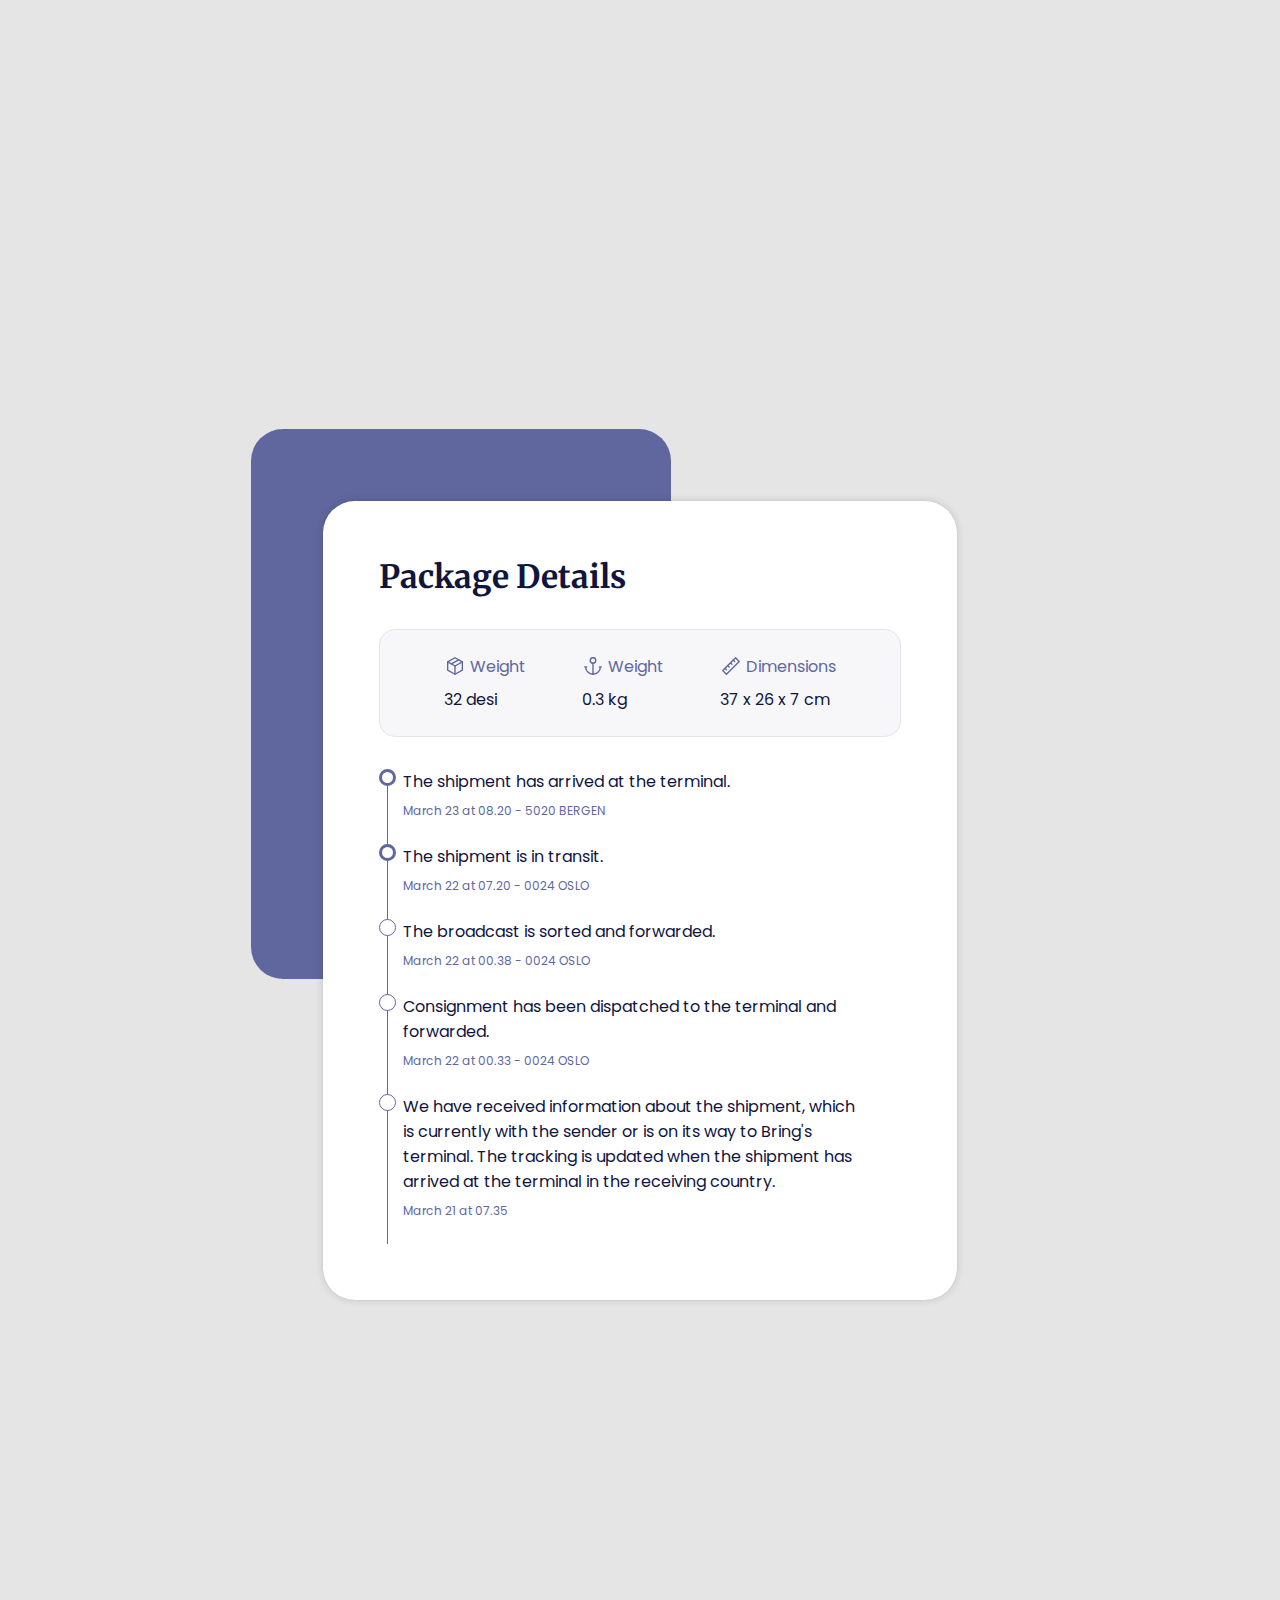
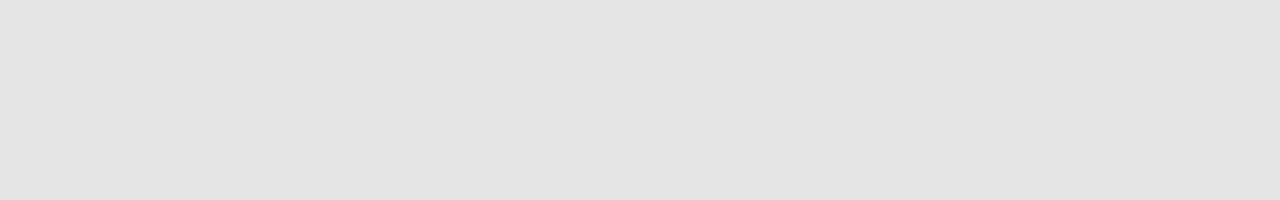
==== index.html @ a830d781 "first commit" ====
<!DOCTYPE html>
<html lang="en">
  <head>
    <meta charset="UTF-8" />
    <meta http-equiv="X-UA-Compatible" content="IE=edge" />
    <meta name="viewport" content="width=device-width, initial-scale=1.0" />
    <title>Document</title>
    <link rel="stylesheet" href="./assets/css/index.css" />
  </head>
  <body>
    <div class="package-card">
      <div class="title">Package Details</div>
      <ul class="package-information">
        <li class="package-information_item">
          <div class="package-information_title">
            <img src="./assets/icons/shipping/box.svg" alt="box" /> Weight
          </div>
          32 desi
        </li>
        <li class="package-information_item">
          <div class="package-information_title">
            <img src="./assets/icons/shipping/anchor.svg" alt="anchor" />
            Weight
          </div>
          0.3 kg
        </li>
        <li class="package-information_item">
          <div class="package-information_title">
            <img src="./assets/icons/shipping/ruler.svg" alt="ruler" />
            Dimensions
          </div>
          37 x 26 x 7 cm
        </li>
      </ul>
      <ul class="package-shipping__list">
        <li class="package-shipping__item -completed">
          <div class="package-shipping_info">
            The shipment has arrived at the terminal.
          </div>
          <div class="package-shipping__date">March 23 at 08.20 - 5020 BERGEN</div>
        </li>
        <li class="package-shipping__item -completed">
          <div class="package-shipping__info">The shipment is in transit.</div>
          <div class="package-shipping__date">March 22 at 07.20 - 0024 OSLO</div>
        </li>
        <li class="package-shipping__item">
          <div class="package-shipping__info">
            The broadcast is sorted and forwarded.
        </div>
          <div class="package-shipping__date">March 22 at 00.38 - 0024 OSLO</d>
        </li>
        <li class="package-shipping__item">
          <div class="package-shipping__info">
            Consignment has been dispatched to the terminal and forwarded.
          </div>
          <div class="package-shipping__date">March 22 at 00.33 - 0024 OSLO</div>
        </li>
        <li class="package-shipping__item">
          <div class="package-shipping__info">
            We have received information about the shipment, which is currently
            with the sender or is on its way to Bring's terminal. The tracking
            is updated when the shipment has arrived at the terminal in the
            receiving country.
          </div>
          <div class="package-shipping__date">March 21 at 07.35</d>
        </li>
      </ul>
    </div>
  </body>
</html>
---- assets/css/index.css ----
@import url("https://fonts.googleapis.com/css2?family=Merriweather:wght@700&family=Poppins:wght@100;500;700&display=swap");
* {
  font-family: "Poppins", sans-serif;
  box-sizing: border-box;
}

li {
  list-style: none;
}

p {
  margin-bottom: 32px;
}

.package-card {
  display: flex;
  flex-direction: column;
  width: 634px;
  height: -webkit-max-content;
  height: -moz-max-content;
  height: max-content;
  gap: 32px;
  padding: 56px;
  box-shadow: 0 0px 0.5px rgba(0, 0, 0, 0.057), 0 0px 1.8px rgba(0, 0, 0, 0.083), 0 0px 8px rgba(0, 0, 0, 0.14);
  border-radius: 32px;
  background: white;
  position: relative;
}
.package-card::before {
  content: "";
  position: absolute;
  width: 420px;
  height: 550px;
  top: -72px;
  left: -72px;
  border-radius: 32px;
  z-index: -1;
  background-color: #60679f;
}
.package-card .package-information {
  display: flex;
  gap: 56px;
  align-items: center;
  justify-content: center;
  padding: 24px;
  background-color: #f7f7fa;
  border: 1px solid #e3e5f1;
  border-radius: 16px;
}
.package-card .package-information_item {
  display: flex;
  flex-direction: column;
  gap: 8px;
  color: #10153E;
}
.package-card .package-information_title {
  display: flex;
  align-items: center;
  justify-content: center;
  gap: 4px;
  text-transform: capitalize;
  color: #60679f;
}
.package-card .package-shipping__list {
  display: flex;
  flex-direction: column;
  margin-right: 40px;
}
.package-card .package-shipping__item {
  position: relative;
  display: flex;
  flex-direction: column;
  padding-left: 24px;
  gap: 8px;
  color: #10153E;
  font-size: 16px;
}
.package-card .package-shipping__item::before {
  content: "";
  position: absolute;
  top: 0px;
  left: 0px;
  height: 17px;
  width: 17px;
  border: 1px solid #60679f;
  border-radius: 50%;
  background-color: white;
  z-index: 2;
}
.package-card .package-shipping__item::after {
  content: "";
  position: absolute;
  top: 0px;
  left: 8px;
  height: 100%;
  width: 1px;
  background-color: #60679f;
}
.package-card .package-shipping__item.-completed::before {
  border: 3px solid #60679f;
  transition: width 2s, height 2s, transform 2s;
}
.package-card .package-shipping__date {
  color: #60679f;
  padding-bottom: 24px;
  font-size: 12px;
}

.title {
  font-size: 32px;
  font-family: "Merriweather", serif;
  color: #10153e;
  font-weight: 700;
  line-height: 40px;
}

* {
  box-sizing: border-box;
  margin: 0px;
  padding: 0px;
}

*:before,
*:after {
  -ms-box-sizing: border-box !important;
  box-sizing: border-box !important;
}

body {
  display: flex;
  align-items: center;
  justify-content: center;
  height: 200vh;
  background-color: #e5e5e5;
}
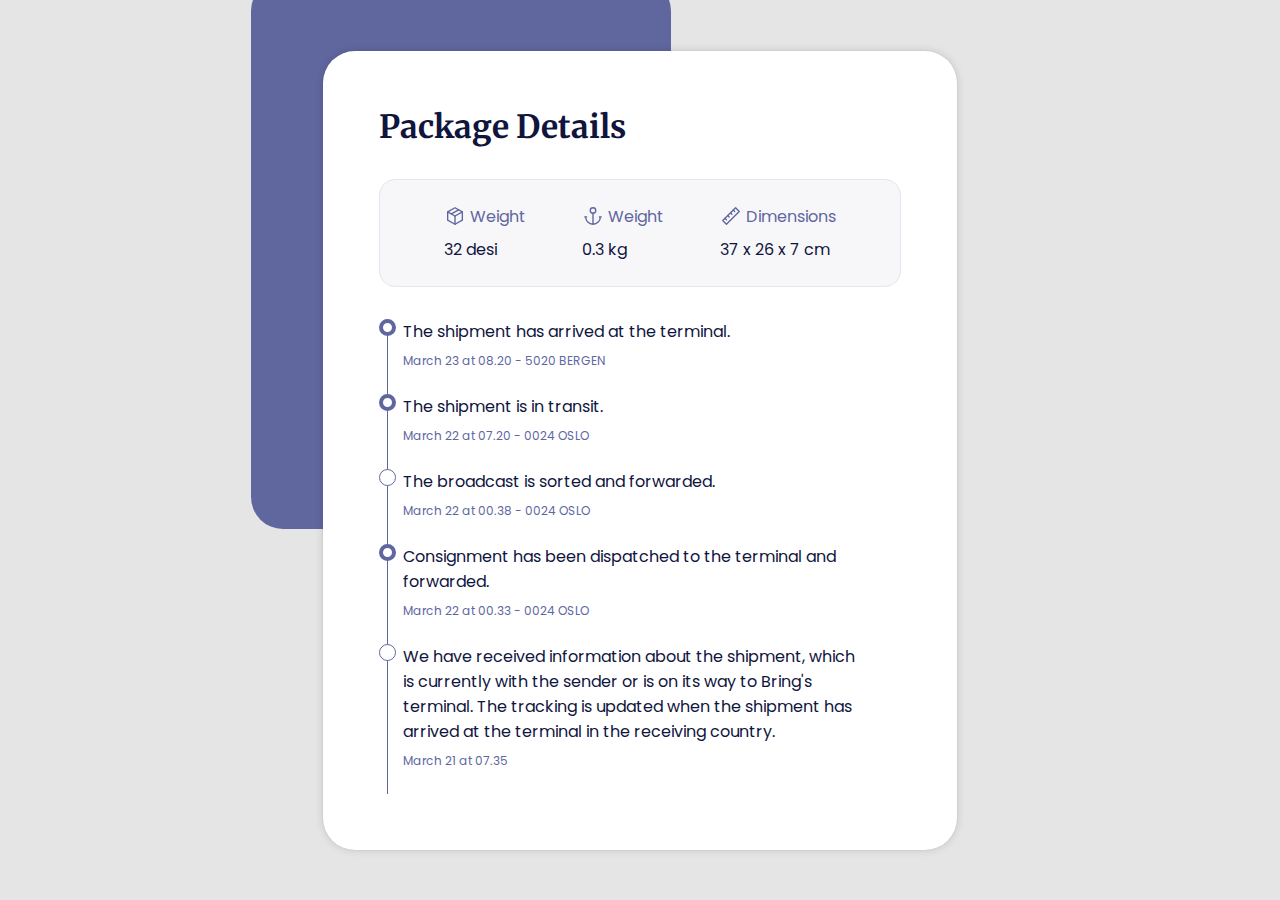
==== commit f319af2c: "small fixing" ====
--- a/index.html
+++ b/index.html
@@ -8,63 +8,63 @@
     <link rel="stylesheet" href="./assets/css/index.css" />
   </head>
   <body>
-    <div class="package-card">
-      <div class="title">Package Details</div>
+    <article class="package-card">
+      <h1 class="title">Package Details</h1>
       <ul class="package-information">
-        <li class="package-information_item">
-          <div class="package-information_title">
+        <li class="package-information__item">
+          <div class="package-information__property">
             <img src="./assets/icons/shipping/box.svg" alt="box" /> Weight
           </div>
-          32 desi
+          <p class="package-informatin__size">32 desi</p>
         </li>
-        <li class="package-information_item">
-          <div class="package-information_title">
+        <li class="package-information__item">
+          <div class="package-information__property">
             <img src="./assets/icons/shipping/anchor.svg" alt="anchor" />
             Weight
           </div>
-          0.3 kg
+          <p class="package-informatin__size">0.3 kg</p>
         </li>
-        <li class="package-information_item">
-          <div class="package-information_title">
+        <li class="package-information__item">
+          <div class="package-information__property">
             <img src="./assets/icons/shipping/ruler.svg" alt="ruler" />
             Dimensions
           </div>
-          37 x 26 x 7 cm
+          <p class="package-informatin__size">37 x 26 x 7 cm</p>
         </li>
       </ul>
       <ul class="package-shipping__list">
         <li class="package-shipping__item -completed">
-          <div class="package-shipping_info">
+          <p class="package-shipping__info">
             The shipment has arrived at the terminal.
-          </div>
-          <div class="package-shipping__date">March 23 at 08.20 - 5020 BERGEN</div>
+          </p>
+          <p class="package-shipping__date">March 23 at 08.20 - 5020 BERGEN</p>
         </li>
         <li class="package-shipping__item -completed">
-          <div class="package-shipping__info">The shipment is in transit.</div>
-          <div class="package-shipping__date">March 22 at 07.20 - 0024 OSLO</div>
+          <p class="package-shipping__info">The shipment is in transit.</p>
+          <p class="package-shipping__date">March 22 at 07.20 - 0024 OSLO</p>
         </li>
         <li class="package-shipping__item">
-          <div class="package-shipping__info">
+          <p class="package-shipping__info">
             The broadcast is sorted and forwarded.
-        </div>
-          <div class="package-shipping__date">March 22 at 00.38 - 0024 OSLO</d>
+          </p>
+          <p class="package-shipping__date">March 22 at 00.38 - 0024 OSLO</p>
+        </li>
+        <li class="package-shipping__item -completed">
+          <p class="package-shipping__info">
+            Consignment has been dispatched to the terminal and forwarded.
+          </p>
+          <p class="package-shipping__date">March 22 at 00.33 - 0024 OSLO</p>
         </li>
         <li class="package-shipping__item">
-          <div class="package-shipping__info">
-            Consignment has been dispatched to the terminal and forwarded.
-          </div>
-          <div class="package-shipping__date">March 22 at 00.33 - 0024 OSLO</div>
-        </li>
-        <li class="package-shipping__item">
-          <div class="package-shipping__info">
+          <p class="package-shipping__info">
             We have received information about the shipment, which is currently
             with the sender or is on its way to Bring's terminal. The tracking
             is updated when the shipment has arrived at the terminal in the
             receiving country.
-          </div>
-          <div class="package-shipping__date">March 21 at 07.35</d>
+          </p>
+          <p class="package-shipping__date">March 21 at 07.35</p>
         </li>
       </ul>
-    </div>
+    </article>
   </body>
 </html>
--- a/assets/css/index.css
+++ b/assets/css/index.css
@@ -1,15 +1,22 @@
 @import url("https://fonts.googleapis.com/css2?family=Merriweather:wght@700&family=Poppins:wght@100;500;700&display=swap");
 * {
-  font-family: "Poppins", sans-serif;
   box-sizing: border-box;
+  margin: 0px;
+  padding: 0px;
+}
+
+*:before,
+*:after {
+  -ms-box-sizing: border-box !important;
+  box-sizing: border-box !important;
 }
 
 li {
   list-style: none;
 }
 
-p {
-  margin-bottom: 32px;
+body {
+  font-family: "Poppins", sans-serif;
 }
 
 .package-card {
@@ -47,13 +54,13 @@
   border: 1px solid #e3e5f1;
   border-radius: 16px;
 }
-.package-card .package-information_item {
+.package-card .package-information__item {
   display: flex;
   flex-direction: column;
   gap: 8px;
-  color: #10153E;
+  color: #10153e;
 }
-.package-card .package-information_title {
+.package-card .package-information__property {
   display: flex;
   align-items: center;
   justify-content: center;
@@ -72,7 +79,7 @@
   flex-direction: column;
   padding-left: 24px;
   gap: 8px;
-  color: #10153E;
+  color: #10153e;
   font-size: 16px;
 }
 .package-card .package-shipping__item::before {
@@ -85,7 +92,7 @@
   border: 1px solid #60679f;
   border-radius: 50%;
   background-color: white;
-  z-index: 2;
+  z-index: 1;
 }
 .package-card .package-shipping__item::after {
   content: "";
@@ -97,7 +104,7 @@
   background-color: #60679f;
 }
 .package-card .package-shipping__item.-completed::before {
-  border: 3px solid #60679f;
+  border: 4px solid #60679f;
   transition: width 2s, height 2s, transform 2s;
 }
 .package-card .package-shipping__date {
@@ -114,22 +121,10 @@
   line-height: 40px;
 }
 
-* {
-  box-sizing: border-box;
-  margin: 0px;
-  padding: 0px;
-}
-
-*:before,
-*:after {
-  -ms-box-sizing: border-box !important;
-  box-sizing: border-box !important;
-}
-
 body {
   display: flex;
   align-items: center;
   justify-content: center;
-  height: 200vh;
+  height: 100vh;
   background-color: #e5e5e5;
 }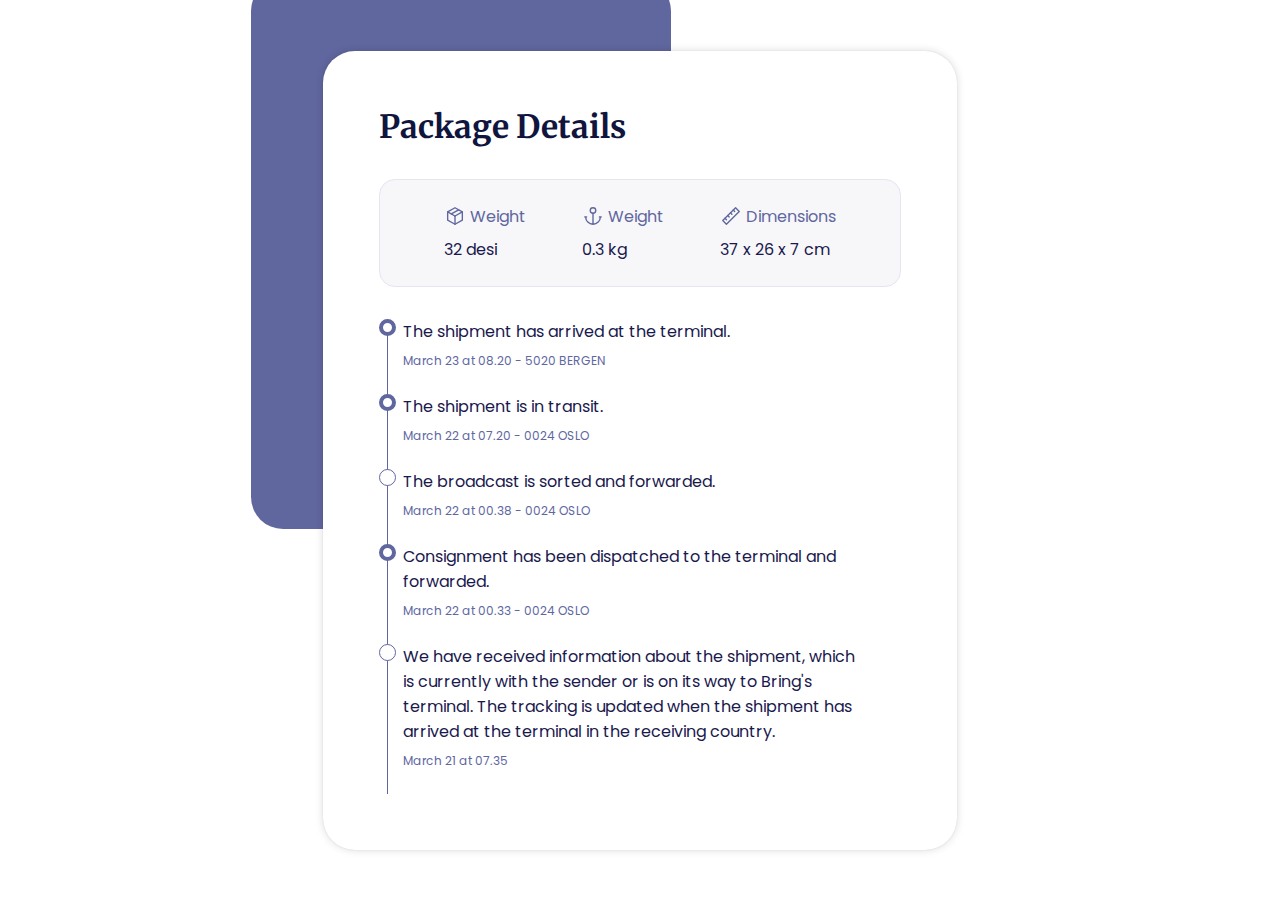
==== commit dbfb9edf: "billing" ====
--- a/index.html
+++ b/index.html
@@ -8,63 +8,67 @@
     <link rel="stylesheet" href="./assets/css/index.css" />
   </head>
   <body>
-    <article class="package-card">
-      <h1 class="title">Package Details</h1>
-      <ul class="package-information">
-        <li class="package-information__item">
-          <div class="package-information__property">
-            <img src="./assets/icons/shipping/box.svg" alt="box" /> Weight
-          </div>
-          <p class="package-informatin__size">32 desi</p>
-        </li>
-        <li class="package-information__item">
-          <div class="package-information__property">
-            <img src="./assets/icons/shipping/anchor.svg" alt="anchor" />
-            Weight
-          </div>
-          <p class="package-informatin__size">0.3 kg</p>
-        </li>
-        <li class="package-information__item">
-          <div class="package-information__property">
-            <img src="./assets/icons/shipping/ruler.svg" alt="ruler" />
-            Dimensions
-          </div>
-          <p class="package-informatin__size">37 x 26 x 7 cm</p>
-        </li>
-      </ul>
-      <ul class="package-shipping__list">
-        <li class="package-shipping__item -completed">
-          <p class="package-shipping__info">
-            The shipment has arrived at the terminal.
-          </p>
-          <p class="package-shipping__date">March 23 at 08.20 - 5020 BERGEN</p>
-        </li>
-        <li class="package-shipping__item -completed">
-          <p class="package-shipping__info">The shipment is in transit.</p>
-          <p class="package-shipping__date">March 22 at 07.20 - 0024 OSLO</p>
-        </li>
-        <li class="package-shipping__item">
-          <p class="package-shipping__info">
-            The broadcast is sorted and forwarded.
-          </p>
-          <p class="package-shipping__date">March 22 at 00.38 - 0024 OSLO</p>
-        </li>
-        <li class="package-shipping__item -completed">
-          <p class="package-shipping__info">
-            Consignment has been dispatched to the terminal and forwarded.
-          </p>
-          <p class="package-shipping__date">March 22 at 00.33 - 0024 OSLO</p>
-        </li>
-        <li class="package-shipping__item">
-          <p class="package-shipping__info">
-            We have received information about the shipment, which is currently
-            with the sender or is on its way to Bring's terminal. The tracking
-            is updated when the shipment has arrived at the terminal in the
-            receiving country.
-          </p>
-          <p class="package-shipping__date">March 21 at 07.35</p>
-        </li>
-      </ul>
-    </article>
+    <div class="packedge-card__wrapper">
+      <article class="package-card">
+        <h1 class="title">Package Details</h1>
+        <ul class="package-information">
+          <li class="package-information__item">
+            <div class="package-information__property">
+              <img src="./assets/icons/shipping/box.svg" alt="box" /> Weight
+            </div>
+            <p class="package-informatin__size">32 desi</p>
+          </li>
+          <li class="package-information__item">
+            <div class="package-information__property">
+              <img src="./assets/icons/shipping/anchor.svg" alt="anchor" />
+              Weight
+            </div>
+            <p class="package-informatin__size">0.3 kg</p>
+          </li>
+          <li class="package-information__item">
+            <div class="package-information__property">
+              <img src="./assets/icons/shipping/ruler.svg" alt="ruler" />
+              Dimensions
+            </div>
+            <p class="package-informatin__size">37 x 26 x 7 cm</p>
+          </li>
+        </ul>
+        <ul class="package-shipping__list">
+          <li class="package-shipping__item -completed">
+            <p class="package-shipping__info">
+              The shipment has arrived at the terminal.
+            </p>
+            <p class="package-shipping__date">
+              March 23 at 08.20 - 5020 BERGEN
+            </p>
+          </li>
+          <li class="package-shipping__item -completed">
+            <p class="package-shipping__info">The shipment is in transit.</p>
+            <p class="package-shipping__date">March 22 at 07.20 - 0024 OSLO</p>
+          </li>
+          <li class="package-shipping__item">
+            <p class="package-shipping__info">
+              The broadcast is sorted and forwarded.
+            </p>
+            <p class="package-shipping__date">March 22 at 00.38 - 0024 OSLO</p>
+          </li>
+          <li class="package-shipping__item -completed">
+            <p class="package-shipping__info">
+              Consignment has been dispatched to the terminal and forwarded.
+            </p>
+            <p class="package-shipping__date">March 22 at 00.33 - 0024 OSLO</p>
+          </li>
+          <li class="package-shipping__item">
+            <p class="package-shipping__info">
+              We have received information about the shipment, which is
+              currently with the sender or is on its way to Bring's terminal.
+              The tracking is updated when the shipment has arrived at the
+              terminal in the receiving country.
+            </p>
+            <p class="package-shipping__date">March 21 at 07.35</p>
+          </li>
+        </ul>
+      </article>
+    </div>
   </body>
 </html>
--- a/assets/css/index.css
+++ b/assets/css/index.css
@@ -17,6 +17,13 @@
 
 body {
   font-family: "Poppins", sans-serif;
+}
+
+.packedge-card__wrapper {
+  height: 100vh;
+  display: flex;
+  justify-content: center;
+  align-items: center;
 }
 
 .package-card {
@@ -58,7 +65,7 @@
   display: flex;
   flex-direction: column;
   gap: 8px;
-  color: #10153e;
+  color: #1a194d;
 }
 .package-card .package-information__property {
   display: flex;
@@ -79,7 +86,7 @@
   flex-direction: column;
   padding-left: 24px;
   gap: 8px;
-  color: #10153e;
+  color: #1a194d;
   font-size: 16px;
 }
 .package-card .package-shipping__item::before {
@@ -121,10 +128,266 @@
   line-height: 40px;
 }
 
-body {
-  display: flex;
-  align-items: center;
-  justify-content: center;
-  height: 100vh;
-  background-color: #e5e5e5;
+.subtitle {
+  font-size: 16px;
+  font-weight: 700;
+  color: #1a194d;
+}
+.subtitle-description {
+  font-size: 14px;
+  color: #62618f;
+}
+
+.dashboard-nav {
+  display: flex;
+  flex-direction: column;
+  gap: 0px;
+  align-items: baseline;
+  justify-content: baseline;
+  height: 100%;
+  padding: 40px 32px;
+  background-color: #f8f8ff;
+  border-radius: 32px 0px 0px 32px;
+  position: relative;
+}
+.dashboard-nav .profile {
+  margin-bottom: 32px;
+}
+.dashboard-nav .nav-list {
+  display: flex;
+  flex-direction: column;
+  gap: 8px;
+  align-items: baseline;
+  justify-content: center;
+  gap: 8px;
+}
+.dashboard-nav .nav-item {
+  display: flex;
+  flex-direction: row;
+  gap: 10px;
+  align-items: center;
+  justify-content: center;
+  color: #62618f;
+  padding: 8px;
+  cursor: pointer;
+  position: relative;
+}
+.dashboard-nav .nav-item.-active {
+  color: #1a194d;
+}
+.dashboard-nav .nav-item.-active::before {
+  content: "";
+  position: absolute;
+  left: 0;
+  top: 0;
+  width: 6px;
+  height: 100%;
+  background-color: #ee4d38;
+  border-radius: 24px;
+  transform: translateX(0);
+  z-index: 0;
+}
+.dashboard-nav .nav-item::before {
+  content: "";
+  position: absolute;
+  left: 0;
+  top: 0;
+  width: 6px;
+  height: 100%;
+  background-color: #ee4d38;
+  border-radius: 24px;
+  transition: all 0.3s;
+  transform: translateX(-300%);
+  z-index: -1;
+}
+.dashboard-nav .nav-item:hover {
+  color: #1a194d;
+  transition: all 0.3s;
+}
+.dashboard-nav .nav-item:hover::before {
+  transform: translateX(0);
+  z-index: 1;
+}
+.dashboard-nav .button.-borderless {
+  display: flex;
+  flex-direction: row;
+  gap: 8px;
+  align-items: center;
+  justify-content: baseline;
+  position: absolute;
+  bottom: 2%;
+  left: 0;
+  background-color: transparent;
+  border: none;
+  width: 100%;
+  color: #62618f;
+  font-size: 14px;
+  padding: 24px 32px;
+  box-shadow: none;
+}
+.dashboard-nav .button.-borderless:hover {
+  color: #1a194d;
+  transition: all 0.2s;
+}
+
+.profile {
+  display: flex;
+  gap: 16px;
+  cursor: pointer;
+}
+.profile-avatar {
+  width: 55px;
+  height: 55px;
+  border-radius: 16px;
+  padding: 1px;
+}
+.profile-fullName {
+  font-size: 16px;
+  color: #1a194d;
+}
+.profile-tag {
+  font-size: 14px;
+  color: #62618f;
+}
+
+.billing {
+  display: flex;
+  flex-direction: column;
+  gap: 44px;
+  align-items: baseline;
+  justify-content: baseline;
+  padding: 56px 72px;
+  position: relative;
+}
+.billing-table {
+  width: 600px;
+}
+.billing-table__row:hover {
+  box-shadow: 0px 8px 19px rgba(223, 223, 253, 0.6);
+  border-radius: 8px;
+}
+.billing-table__row {
+  padding: 16px 0;
+}
+.billing-table__row:last-child:hover {
+  box-shadow: none;
+}
+.billing-title {
+  text-align: left;
+  font-size: 14px;
+  font-weight: 500;
+  color: #62618f;
+  padding: 16px;
+}
+.billing-item {
+  color: #1a194d;
+  font-size: 16px;
+  padding: 16px;
+  vertical-align: middle;
+}
+.billing-item.-bordered {
+  display: flex;
+  flex-direction: row;
+  gap: 0px;
+  align-items: center;
+  justify-content: center;
+  border: 1px solid #CBCBD9;
+  border-radius: 8px;
+  padding: 8px 16px;
+  cursor: pointer;
+  margin: 16px 0px;
+}
+.billing-item.-bordered:hover {
+  box-shadow: 0px 8px 19px rgba(223, 223, 253, 0.6);
+}
+.billing-item.-flamingo {
+  color: #ee6338;
+  text-decoration: underline;
+  cursor: pointer;
+}
+.billing .payment {
+  display: flex;
+  flex-direction: column;
+  gap: 24px;
+  align-items: baseline;
+  justify-content: center;
+  width: 600px;
+}
+.billing .payment .credit-list {
+  display: flex;
+  flex-direction: column;
+  gap: 24px;
+  align-items: baseline;
+  justify-content: center;
+}
+.billing .payment .credit-type {
+  border: 1px solid #CBCBD9;
+  border-radius: 8px;
+  padding: 10px;
+}
+.billing .payment .credit-item {
+  display: flex;
+  flex-direction: row;
+  gap: 24px;
+  align-items: center;
+  justify-content: space-between;
+  width: 600px;
+}
+.billing .payment .credit-item .card-detail {
+  color: #1a194d;
+}
+.billing .subscription {
+  position: absolute;
+  right: 56px;
+  top: 162px;
+  background-color: #ee4d38;
+  padding: 32px;
+  color: white;
+  border-radius: 16px;
+  box-shadow: 0px 8px 19px rgba(223, 223, 253, 0.6);
+}
+.billing .subscription-title {
+  font-size: 14px;
+  font-weight: 500;
+  margin-bottom: 16px;
+}
+.billing .subscription-type {
+  font-size: 24px;
+  font-weight: 700;
+  margin-bottom: 4px;
+}
+.billing .subscription-date {
+  font-size: 14px;
+  margin-bottom: 16px;
+}
+.billing .subscription .button.-flamingo {
+  color: white;
+}
+
+.button {
+  padding: 8px 16px;
+  background-color: transparent;
+  color: #1a194d;
+  font-size: 16px;
+  border-radius: 8px;
+  border: 1px solid #CBCBD9;
+  border-radius: 8px;
+  font-family: "Poppins", sans-serif;
+  cursor: pointer;
+}
+.button:hover {
+  box-shadow: 0px 8px 19px rgba(172, 172, 172, 0.253);
+}
+
+.dashboard-layout {
+  display: grid;
+  width: 1320px;
+  height: 880px;
+  grid-template-columns: repeat(5, minmax(0, 1fr));
+  box-shadow: 0 0px 0.5px rgba(0, 0, 0, 0.057), 0 0px 1.8px rgba(0, 0, 0, 0.083), 0 0px 8px rgba(0, 0, 0, 0.14);
+  border-radius: 32px;
+  margin: 40px auto;
+}
+.dashboard-layout main {
+  grid-column: span 4/span 4;
 }